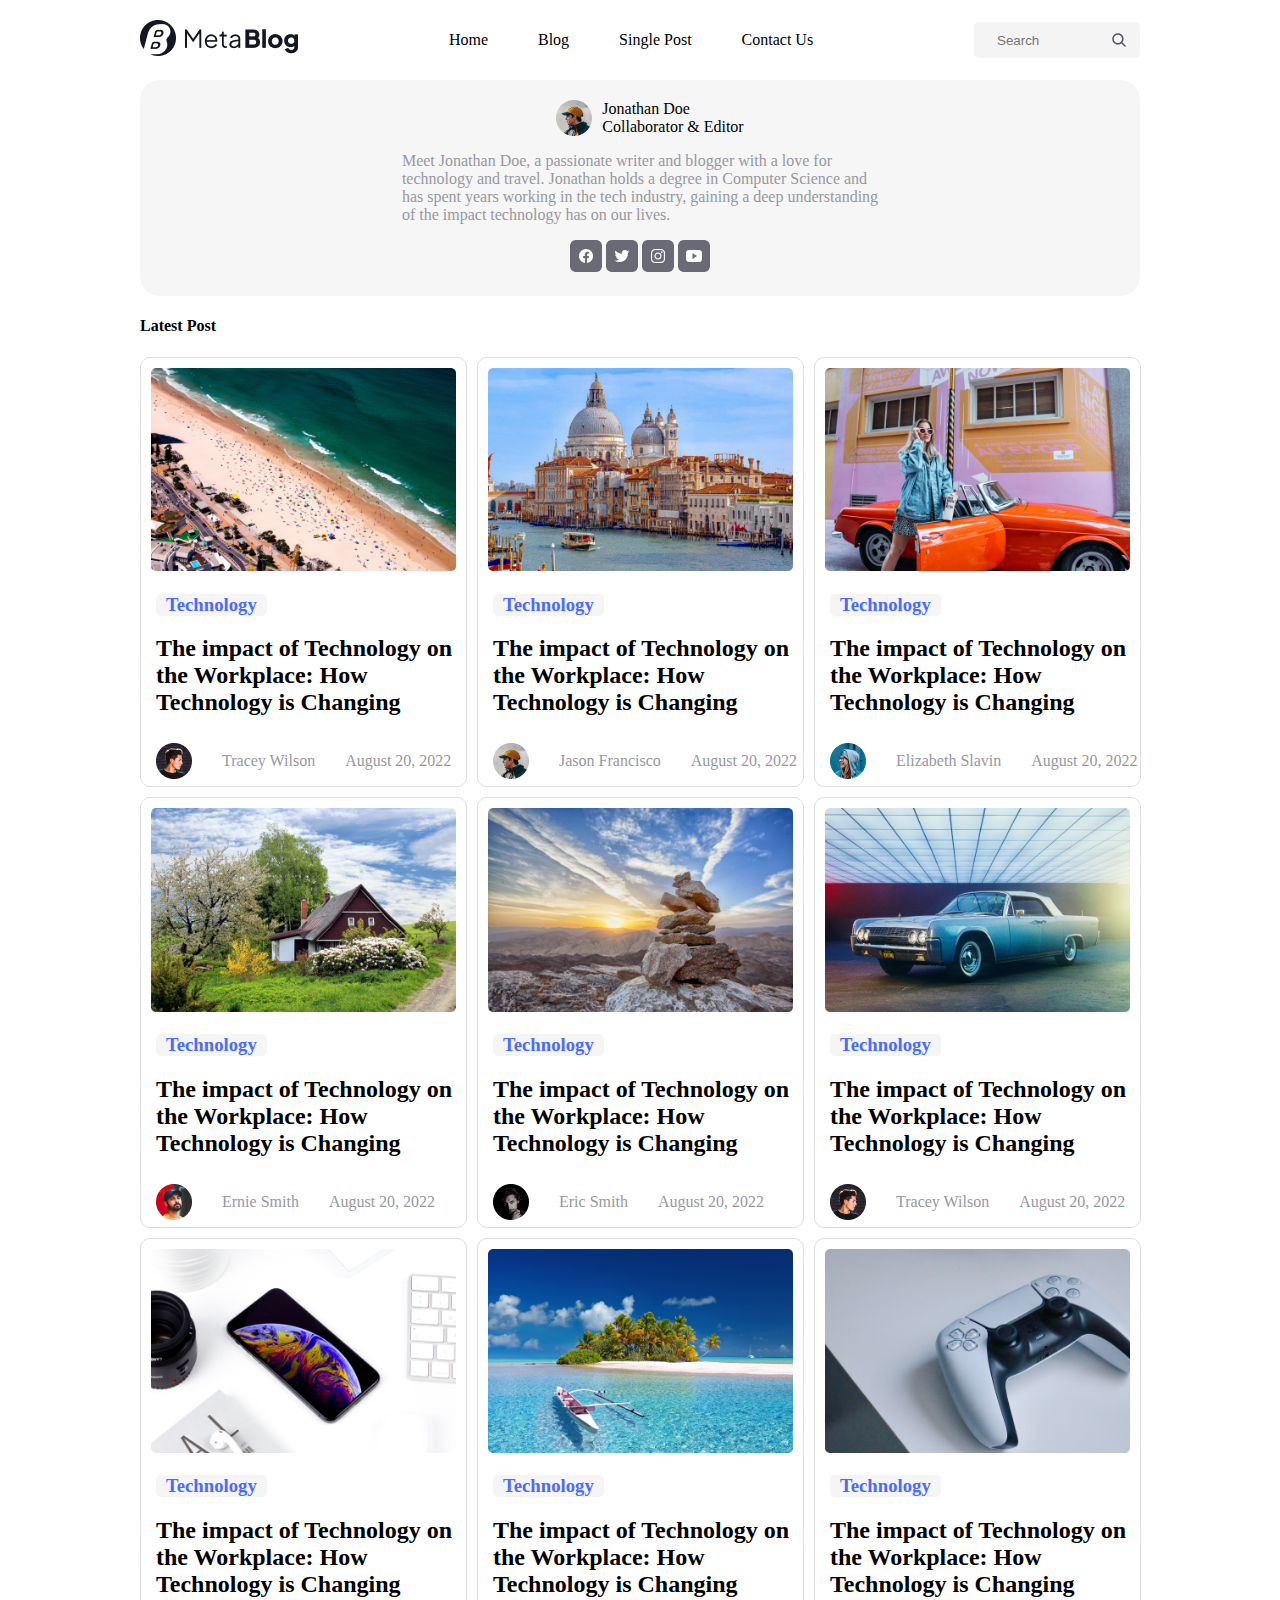
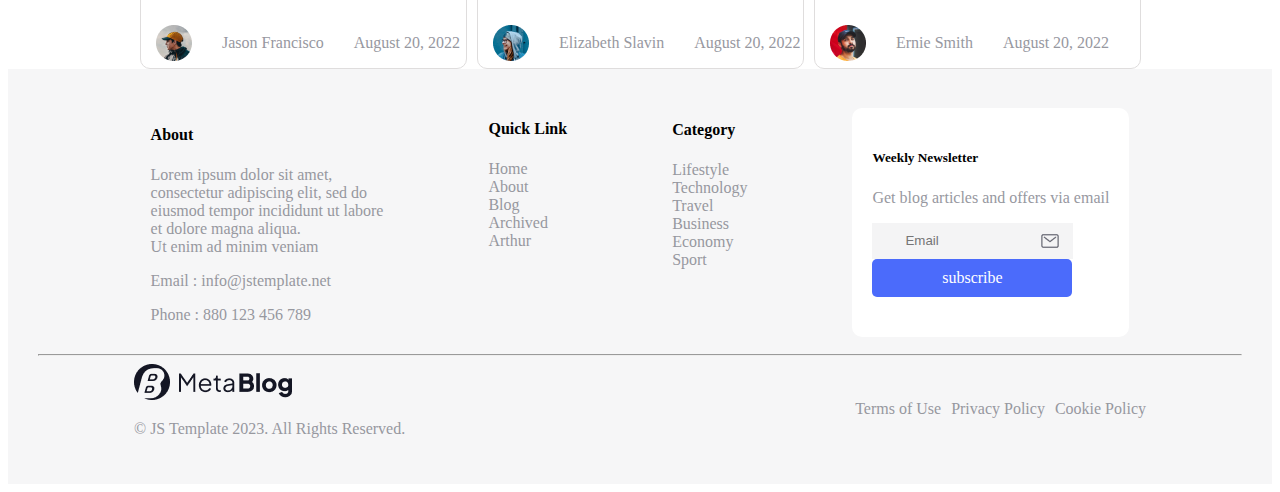
==== arthurPage.html @ d2c64743 "first commit" ====
<!DOCTYPE html>
<html lang="en">
<head>
    <meta charset="UTF-8">
    <meta name="viewport" content="width=device-width, initial-scale=1.0">
    <title>Arthur Page</title>
    <link rel="stylesheet" href="./CSS/aurthurPage.css">
</head>
<body>
    <header class="header-container">
        <!-- This is the logo -->
        <div>
          <img src="./src/Logo.png" alt="" />
        </div>
        <div>
          <!-- This is the Navigation -->
          <nav class="links">
            <li class="nav-links"><a href="./index.html">Home</a></li>
            <li class="nav-links"><a href="./blog.html">Blog</a></li>
            <li class="nav-links"><a href="./singlePost.html">Single Post</a></li>
            <li class="nav-links"><a href="">Contact Us</a></li>
          </nav>
        </div>
        <!-- This is the searce bar -->
        <div class="input-div">
          <input type="text" placeholder="Search" />
          <img src="./src/search-outline.png" alt="" />
        </div>
      </header>
    <div class="second-side">
        <!-- This is the banner -->
        <div class="banner">
          <div class="name-image">
            <div class="banner-image">
                <img src="./src/Image (2).png" alt="">
            </div>
            <div class="names">
              <div>Jonathan Doe <br>
                Collaborator & Editor </div>
            </div>
          </div>
            <div class="write-up">
                <p>Meet Jonathan Doe, a passionate writer and blogger with a love for <br> technology and travel. Jonathan holds a degree in Computer Science and <br> has spent years working in the tech industry, gaining a deep understanding <br> of the impact technology has on our lives.</p>
            </div>
            <div class="icons">
              <img src="./src/a-button (2).png" alt="">
              <img src="./src/a-button(3).png" alt="">
              <img src="./src/a-button.png" alt="">
              <img src="./src/a-button (1).png" alt="">
            </div>
        </div>
        <h4>Latest Post</h4>
        <div class="grid-container">
          <div class="image">
            <img src="./src/Rectangle 38.png" alt="" class="picture">
            <div class="technology">
              <h3>Technology</h3>
            </div>
            <h2>
              The impact of Technology on <br> the Workplace: How <br> Technology is
              Changing
            </h2>
              <div class="profile">
                <img src="./src/Image (1).png" alt="" />
                  <p>Tracey Wilson</p>
                  <p>August 20, 2022</p>
              </div>
          </div>
          <div class="image">
            <img src="./src/Rectangle 38 (2).png" alt="" class="picture">
            <div class="technology">
              <h3>Technology</h3>
            </div>
            <h2>
              The impact of Technology on <br> the Workplace: How <br> Technology is
              Changing
            </h2>
              <div class="profile">
                <img src="./src/Image (2).png" alt="" />
                  <p>Jason Francisco</p>
                  <p>August 20, 2022</p>
              </div>
          </div>
          <div class="image">
            <img src="./src/Rectangle 38 (1).png" alt="" class="picture">
            <div class="technology">
              <h3>Technology</h3>
            </div>
            <h2>
              The impact of Technology on <br> the Workplace: How <br> Technology is
              Changing
            </h2>
              <div class="profile">
                <img src="./src/Image (3).png" alt="" />
                  <p>Elizabeth Slavin</p>
                  <p>August 20, 2022</p>
              </div>
          </div>
          <div class="image">
            <img src="./src/Rectangle 38 (3).png" alt="" class="picture">
            <div class="technology">
              <h3>Technology</h3>
            </div>
            <h2>
              The impact of Technology on <br> the Workplace: How <br> Technology is
              Changing
            </h2>
              <div class="profile">
                <img src="./src/Image.png" alt="" />
                  <p>Ernie Smith</p>
                  <p>August 20, 2022</p>
              </div>
          </div>
          <div class="image">
            <img src="./src/Rectangle 38 (4).png" alt="" class="picture">
            <div class="technology">
              <h3>Technology</h3>
            </div>
            <h2>
              The impact of Technology on <br> the Workplace: How <br> Technology is
              Changing
            </h2>
              <div class="profile">
                <img src="./src/Image (4).png" alt="" />
                  <p>Eric Smith</p>
                  <p>August 20, 2022</p>
              </div>
          </div>
          <div class="image">
            <img src="./src/Rectangle 38 (5).png" alt="" class="picture">
            <div class="technology">
              <h3>Technology</h3>
            </div>
            <h2>
              The impact of Technology on <br> the Workplace: How <br> Technology is
              Changing
            </h2>
              <div class="profile">
                <img src="./src/Image (1).png" alt="" />
                  <p>Tracey Wilson</p>
                  <p>August 20, 2022</p>
              </div>
          </div>
          <div class="image">
            <img src="./src/Rectangle 38 (6).png" alt="" class="picture">
            <div class="technology">
              <h3>Technology</h3>
            </div>
            <h2>
              The impact of Technology on <br> the Workplace: How <br> Technology is
              Changing
            </h2>
              <div class="profile">
                <img src="./src/Image (2).png" alt="" />
                  <p>Jason Francisco</p>
                  <p>August 20, 2022</p>
              </div>
          </div>
          <div class="image">
            <img src="./src/Rectangle 38 (7).png" alt="" class="picture">
            <div class="technology">
              <h3>Technology</h3>
            </div>
            <h2>
              The impact of Technology on <br> the Workplace: How <br> Technology is
              Changing
            </h2>
              <div class="profile">
                <img src="./src/Image (3).png" alt="" />
                  <p>Elizabeth Slavin</p>
                  <p>August 20, 2022</p>
              </div>
          </div>
          <div class="image">
            <img src="./src/Rectangle 38 (8).png" alt="" class="picture">
            <div class="technology">
              <h3>Technology</h3>
            </div>
            <h2>
              The impact of Technology on <br> the Workplace: How <br> Technology is
              Changing
            </h2>
              <div class="profile">
                <img src="./src/Image.png" alt="" />
                  <p>Ernie Smith</p>
                  <p>August 20, 2022</p>
              </div>
          </div>
        </div>
    </div>
    <footer class="footer">
      <div class="first-line">
      <div class="about">
        <h4>About</h4>
        <p>Lorem ipsum dolor sit amet,<br> consectetur adipiscing elit, sed do <br> eiusmod tempor incididunt ut labore <br>et dolore magna aliqua. <br> Ut enim ad minim veniam</p>

        <p>Email : info@jstemplate.net</p>
        <p>Phone : 880 123 456 789</p>
      </div>
      <div class="quick">
        <h4>Quick Link</h4>
        <p class="tags">
        Home <br>
        About <br>
        Blog <br>
        Archived <br>
        Arthur</p>
      </div>
      <div class="Category">
        <h4>Category</h4>
        <p class="tags">
        Lifestyle <br>
        Technology <br>
        Travel <br>
        Business <br>
        Economy <br>
        Sport</p>
      </div>
      <div class="weekly">
        <h5>Weekly Newsletter</h5>
        <p>Get blog articles and offers via email</p>
        <div class="input-div2">
          <input type="text" placeholder="Email">
          <img src="./src/mail.png" alt="">
        </div>
        <div class="subscribe">subscribe</div>
      </div>
      </div>
      <hr>
      <div class="lastline">
      <div>
        <img src="./src/Logo.png" alt="">
        <p>© JS Template 2023. All Rights Reserved.</p>
      </div>
      <div class="last">
        <p>Terms of Use</p>
        <p>Privacy Policy</p>
        <p>Cookie Policy</p>
      </div>
    </div>
    </footer>
</body>
</html>
---- CSS/aurthurPage.css ----
.image-style {
    width: 90px;
    height: 90px;
    border-radius: 50%;
  }
  nav > li {
    list-style-type: none;
    padding-inline-end: 10px;
  }
  .nav-links a{
    text-decoration: none;
    color: black;
  }
  .header-container {
    display: flex;
    flex-direction: row;
    align-items: center;
    justify-content: space-between;
    padding: 10px;
    margin: 10px;
    position: sticky;
    margin-left: auto;
    margin-right: auto;
    z-index: 999;
    top: 0px;
    width: 1000px;
    background-color: white;
  }
  .links {
    display: flex;
    flex-direction: row;
    gap: 40px;
    text-decoration: none;
    color: black;
  }
  .input-div {
    background: #F4F4F5;
    padding: 13px;
    display: flex;
    align-items: center;
    gap: 20px;
    width: 140px;
    height: 10px;
    border-radius: 5px;
  }
  .input-div input {
    padding: 10px;
    width: 90%;
    border: none;
    outline: none;
    background-color: #F4F4F5;
  }
  .hero-container {
    display: flex;
    flex-direction: column;
    position: relative;
  }
  .content {
    display: flex;
    flex-direction: column;
    width: 55%;
    height: 220px;
    top: 360px;
    position: absolute;
    background-color: #FFFFFF;
    border-radius: 10px;
    align-items: center;
    justify-content: center;
    margin-left: 20px;
    padding-top: 20px;
    padding-bottom: 20px;
    box-shadow: dimgray;
  }
  .technology {
    background-color: #4B6BFB;
    ;
    width: fit-content;
    border-radius: 10px;
    padding-left: 10px;
    padding-right: 10px;
    margin-right: 70px;
  }
  .technology-1{
    background-color: #4B6BFB;
    ;
    color: white;
    width: fit-content;
    border-radius: 10px;
    padding-left: 10px;
    padding-right: 10px;
    margin-right: 70px;
  }
  h3{
      color: #4B6BFB;
      size: 14px;
  }
  .one-line{
      display: flex;
      gap: 30px;
  }
  .second-side {
    width: 1000px;
    margin-left: auto;
    margin-right: auto;
  }
  .advertisement{
    background-color: #E8E8EA;
    display: flex;
    flex-direction: column;
    align-items: center;
    justify-content: center;
    border-radius: 10px;
    width: 750px;
    height: 100px;
    margin: 150px;
    padding-top: 40px;
    padding-bottom: 40px;
    column-gap: none;
  }
  .profile{
    display: flex;
    flex-direction: row;
    align-items: center;
    gap: 30px;
  
  }
  .image{
    border-radius: 10px;
    border: 1px solid rgb(223, 221, 221);
    width: 325px;
  }
  .technology, .profile, h2{
    margin-left: 15px;
  }
  .technology{
    background-color: whitesmoke;
    ;
    width: fit-content;
    border-radius: 5px;
    padding-left: 10px;
    padding-right: 10px;
    margin-right: 70px;
  }
  .picture{
    padding-left: 10px;
    padding-right: 10px;
    padding-top: 10px;
    width: 305px;
  }
  .grid-container{
    display: grid;
    grid-template-columns: repeat(3,3fr);
    gap: 10px;
  }
  p {
    color: #97989F;
  }
  .view-all{
    display: flex;
    align-items: center;
    justify-content: center;
    border-radius: 5px;
    border: 1px solid rgb(170, 168, 168);
    padding: 10px;
    width: fit-content;
    margin-left: 450px;
  }
  .footer{
    background-color: #F6F6F7;
    padding: 30px;
  }
  .input-div2 {
    background: #F4F4F5;
    padding: 13px;
    display: flex;
    align-items: center;
    gap: 20px;
    width: 175px;
    height: 10px;
  }
  .input-div2 input {
    padding: 10px;
    width: 90%;
    border: none;
    outline: none;
    background: #F4F4F5;
    border-radius: 5px;
    margin: 10px;
  }
  .subscribe{
    background-color: #4B6BFB;
    display: flex;
    align-items: center;
    justify-content: center;
    border-radius: 5px;
    padding: 10px;
    width: 180px;
    color: white;
  }
  .weekly{
    background-color: white;
    border-radius: 10px;
    width: fit-content;
    padding: 20px;
    padding-bottom: 40px;
    align-items: center;
    justify-content: center;
    gap: 10px;
  }
  .first-line{
    display: flex;
    align-items: center;
    justify-content: center;
    gap: 105px;
  }
  .tags{
    display: flex;
    flex-direction: row;
    align-items: center;
    gap: 70px;
    padding-bottom: 60px;
  }
  .category{
    padding-top: 20px;
  }
  .quick{
    padding-bottom: 20px;
  }
  hr{
    color: #E8E8EA;
  }
  .lastline{
    display: flex;
    align-items: center;
    justify-content: center;
    gap: 420px;
  }
  .last{
    display: flex;
    align-items: center;
    justify-content: space-between;
    gap: 10px;
    padding-left: 30px;
  }
  /* after header for blog page */
  .after-header {
    display: flex;
    flex-direction: column;
    align-items: center;
    justify-content: center;
  }
  .under-title{
    display: flex;
    flex-direction: row;
    gap: 20px;
    padding-left: 20px;
    padding-bottom: 60px;
    align-items: center;
    justify-content: center;
  } 
  /* the banner  */
  .banner{
    background-color: #F6F6F7;
    display: flex;
    flex-direction: column;
    align-items: center;
    justify-content: center;
    border-radius: 20px;
    padding: 20px;
  }
  .banner-image{
    display: flex;
  }
  .name-image{
    display: flex;
    flex-direction: row;
    align-items: center;
    padding-left: 20px;
    gap: 10px;
  }
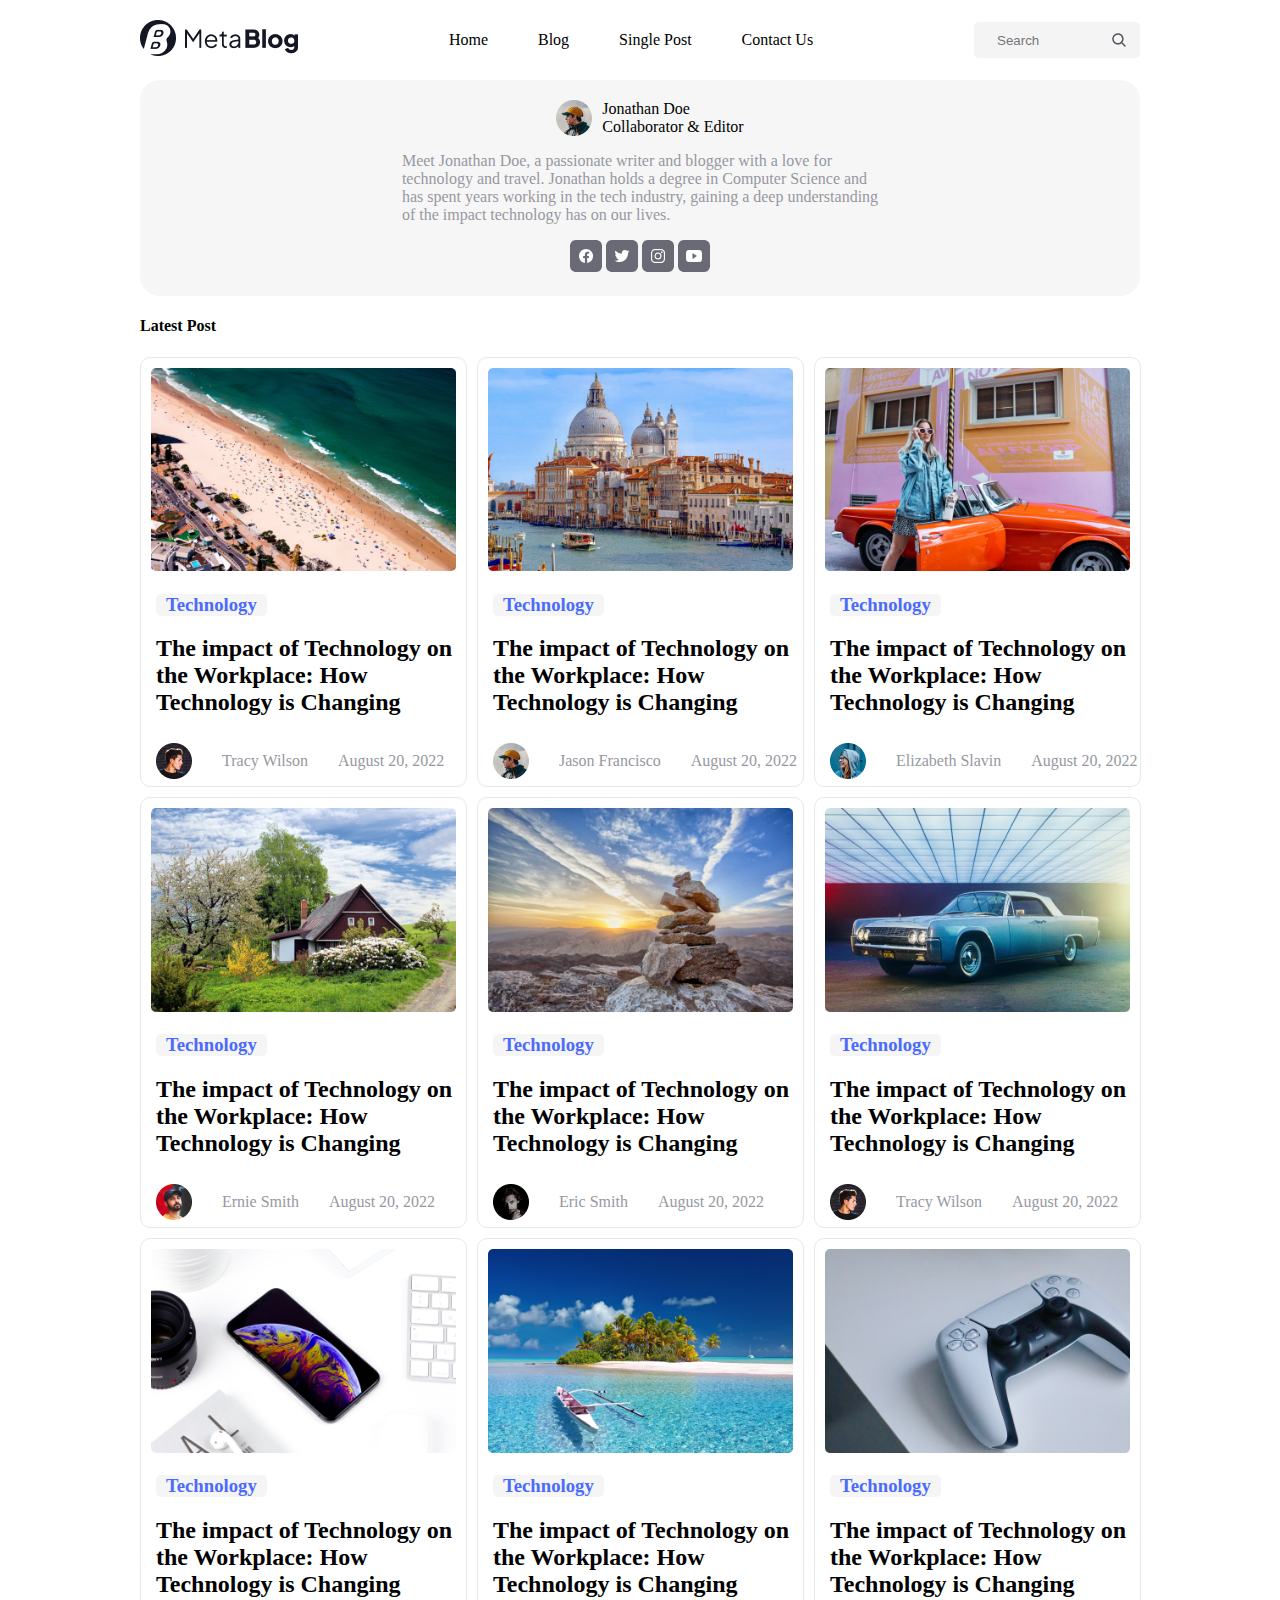
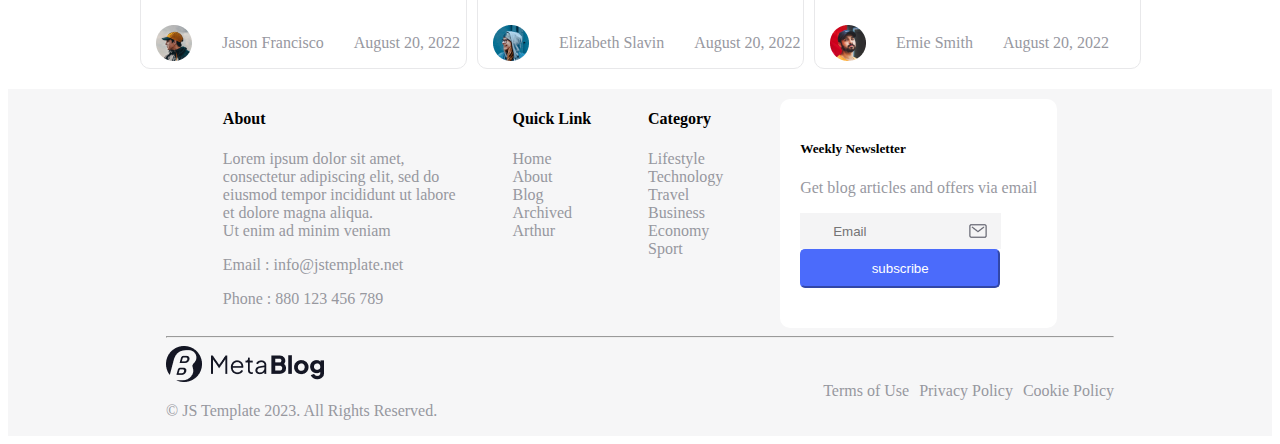
==== commit 2b03328c: "new project" ====
--- a/arthurPage.html
+++ b/arthurPage.html
@@ -51,67 +51,76 @@
         </div>
         <h4>Latest Post</h4>
         <div class="grid-container">
-          <div class="image">
+          <div class="card">
+            <a class="anchor-tags" href="./singlePost.html">
             <img src="./src/Rectangle 38.png" alt="" class="picture">
             <div class="technology">
               <h3>Technology</h3>
-            </div>
-            <h2>
-              The impact of Technology on <br> the Workplace: How <br> Technology is
-              Changing
-            </h2>
-              <div class="profile">
-                <img src="./src/Image (1).png" alt="" />
-                  <p>Tracey Wilson</p>
-                  <p>August 20, 2022</p>
               </div>
-          </div>
-          <div class="image">
+            <h2>
+              The impact of Technology on <br> the Workplace: How <br> Technology is
+              Changing
+            </h2>
+            <div class="profile">
+              <img src="./src/Image (1).png" alt=""/>
+                <p>Tracy Wilson</p>
+                <p>August 20, 2022</p>
+            </div>
+            </a>
+          </div>
+          <div class="card">
+            <a class="anchor-tags" href="./singlePost.html">
             <img src="./src/Rectangle 38 (2).png" alt="" class="picture">
             <div class="technology">
-              <h3>Technology</h3>
-            </div>
-            <h2>
-              The impact of Technology on <br> the Workplace: How <br> Technology is
-              Changing
-            </h2>
-              <div class="profile">
-                <img src="./src/Image (2).png" alt="" />
-                  <p>Jason Francisco</p>
-                  <p>August 20, 2022</p>
+            <h3>Technology</h3>
+            </div>
+            <h2>
+              The impact of Technology on <br> the Workplace: How <br> Technology is
+              Changing
+            </h2>
+            <div class="profile">
+              <img src="./src/Image (2).png" alt="" />
+                <p>Jason Francisco</p>
+                <p>August 20, 2022</p>
+            </div>
+          </a>
+          </div>
+          <div class="card">
+            <a class="anchor-tags" href="./singlePost.html">
+            <img src="./src/Rectangle 38 (1).png" alt="" class="picture">
+              <div class="technology">
+              <h3>Technology</h3>
               </div>
-          </div>
-          <div class="image">
-            <img src="./src/Rectangle 38 (1).png" alt="" class="picture">
-            <div class="technology">
-              <h3>Technology</h3>
-            </div>
-            <h2>
-              The impact of Technology on <br> the Workplace: How <br> Technology is
-              Changing
-            </h2>
-              <div class="profile">
-                <img src="./src/Image (3).png" alt="" />
-                  <p>Elizabeth Slavin</p>
-                  <p>August 20, 2022</p>
+            <h2>
+              The impact of Technology on <br> the Workplace: How <br> Technology is
+              Changing
+            </h2>
+            <div class="profile">
+              <img src="./src/Image (3).png" alt="" />
+                <p>Elizabeth Slavin</p>
+                <p>August 20, 2022</p>
+            </div>
+            </a>
+          </div>
+          <div class="card">
+            <a class="anchor-tags" href="./singlePost.html">
+            <img src="./src/Rectangle 38 (3).png" alt="" class="picture">
+              <div class="technology">
+              <h3>Technology</h3>
               </div>
-          </div>
-          <div class="image">
-            <img src="./src/Rectangle 38 (3).png" alt="" class="picture">
-            <div class="technology">
-              <h3>Technology</h3>
-            </div>
-            <h2>
-              The impact of Technology on <br> the Workplace: How <br> Technology is
-              Changing
-            </h2>
-              <div class="profile">
-                <img src="./src/Image.png" alt="" />
-                  <p>Ernie Smith</p>
-                  <p>August 20, 2022</p>
-              </div>
-          </div>
-          <div class="image">
+            <h2>
+              The impact of Technology on <br> the Workplace: How <br> Technology is
+              Changing
+            </h2>
+            <div class="profile">
+              <img src="./src/Image.png" alt="" />
+                <p>Ernie Smith</p>
+                <p>August 20, 2022</p>
+            </div>
+            </a>
+          </div>
+          <div class="card">
+            <a class="anchor-tags" href="./singlePost.html">
             <img src="./src/Rectangle 38 (4).png" alt="" class="picture">
             <div class="technology">
               <h3>Technology</h3>
@@ -120,13 +129,15 @@
               The impact of Technology on <br> the Workplace: How <br> Technology is
               Changing
             </h2>
-              <div class="profile">
-                <img src="./src/Image (4).png" alt="" />
-                  <p>Eric Smith</p>
-                  <p>August 20, 2022</p>
-              </div>
-          </div>
-          <div class="image">
+            <div class="profile">
+              <img src="./src/Image (4).png" alt="" />
+                <p>Eric Smith</p>
+                <p>August 20, 2022</p>
+            </div>
+            </a>
+          </div>
+          <div class="card">
+            <a class="anchor-tags" href="./singlePost.html">
             <img src="./src/Rectangle 38 (5).png" alt="" class="picture">
             <div class="technology">
               <h3>Technology</h3>
@@ -135,13 +146,15 @@
               The impact of Technology on <br> the Workplace: How <br> Technology is
               Changing
             </h2>
-              <div class="profile">
-                <img src="./src/Image (1).png" alt="" />
-                  <p>Tracey Wilson</p>
-                  <p>August 20, 2022</p>
-              </div>
-          </div>
-          <div class="image">
+            <div class="profile">
+              <img src="./src/Image (1).png" alt="" />
+                <p>Tracy Wilson</p>
+                <p>August 20, 2022</p>
+            </div>
+            </a>
+          </div>
+          <div class="card">
+            <a class="anchor-tags" href="./singlePost.html">
             <img src="./src/Rectangle 38 (6).png" alt="" class="picture">
             <div class="technology">
               <h3>Technology</h3>
@@ -150,13 +163,15 @@
               The impact of Technology on <br> the Workplace: How <br> Technology is
               Changing
             </h2>
-              <div class="profile">
-                <img src="./src/Image (2).png" alt="" />
-                  <p>Jason Francisco</p>
-                  <p>August 20, 2022</p>
-              </div>
-          </div>
-          <div class="image">
+            <div class="profile">
+              <img src="./src/Image (2).png" alt="" />
+                <p>Jason Francisco</p>
+                <p>August 20, 2022</p>
+            </div>
+            </a>
+          </div>
+          <div class="card">
+            <a class="anchor-tags" href="./singlePost.html">
             <img src="./src/Rectangle 38 (7).png" alt="" class="picture">
             <div class="technology">
               <h3>Technology</h3>
@@ -165,13 +180,15 @@
               The impact of Technology on <br> the Workplace: How <br> Technology is
               Changing
             </h2>
-              <div class="profile">
-                <img src="./src/Image (3).png" alt="" />
-                  <p>Elizabeth Slavin</p>
-                  <p>August 20, 2022</p>
-              </div>
-          </div>
-          <div class="image">
+            <div class="profile">
+              <img src="./src/Image (3).png" alt="" />
+                <p>Elizabeth Slavin</p>
+                <p>August 20, 2022</p>
+            </div>
+            </a>
+          </div>
+          <div class="card">
+            <a class="anchor-tags" href="./singlePost.html">
             <img src="./src/Rectangle 38 (8).png" alt="" class="picture">
             <div class="technology">
               <h3>Technology</h3>
@@ -180,15 +197,17 @@
               The impact of Technology on <br> the Workplace: How <br> Technology is
               Changing
             </h2>
-              <div class="profile">
-                <img src="./src/Image.png" alt="" />
-                  <p>Ernie Smith</p>
-                  <p>August 20, 2022</p>
-              </div>
+            <div class="profile">
+              <img src="./src/Image.png" alt="" />
+                <p>Ernie Smith</p>
+                <p>August 20, 2022</p>
+            </div>
+            </a>
           </div>
         </div>
     </div>
     <footer class="footer">
+      <div class="footer-div">
       <div class="first-line">
       <div class="about">
         <h4>About</h4>
@@ -223,7 +242,11 @@
           <input type="text" placeholder="Email">
           <img src="./src/mail.png" alt="">
         </div>
-        <div class="subscribe">subscribe</div>
+        <div class="button">
+          <button class="subscribe">
+            subscribe
+          </button>
+        </div>
       </div>
       </div>
       <hr>
@@ -238,6 +261,7 @@
         <p>Cookie Policy</p>
       </div>
     </div>
-    </footer>
+  </div>
+</footer>  
 </body>
 </html>--- a/CSS/aurthurPage.css
+++ b/CSS/aurthurPage.css
@@ -147,10 +147,53 @@
     padding-top: 10px;
     width: 305px;
   }
-  .grid-container{
+  .grid-container {
     display: grid;
-    grid-template-columns: repeat(3,3fr);
+    grid-template-columns: repeat(3, 3fr);
     gap: 10px;
+    text-decoration: none;
+    color: black;
+  }
+  .card {
+    display: flex;
+    flex-direction: column;
+    align-items: center;
+    border: 1px solid #e8e8ea;
+    border-radius: 10px;
+  }
+  .latest{
+    display: flex;
+  }
+  @media screen and (max-width: 850px) {
+    .latest{
+      margin-left: 100px;
+    }
+  }
+  @media screen and (max-width: 850px) {
+    .grid-container {
+      display: grid;
+      gap: 4fr;
+      text-decoration: none;
+      color: black;
+      grid-template-columns: repeat(2, 2fr);
+      align-items: center;
+    }
+  }
+  @media screen and (max-width: 500px) {
+    .grid-container {
+      display: grid;
+      gap: 4fr;
+      text-decoration: none;
+      color: black;
+      grid-template-columns: repeat(2, 2fr);
+      align-items: center;
+    }
+  }
+  @media screen and (max-width: 200px) {
+    .grid-container {
+      grid-template-columns: repeat(1, 200px);
+      align-items: center;
+    }
   }
   p {
     color: #97989F;
@@ -165,76 +208,6 @@
     width: fit-content;
     margin-left: 450px;
   }
-  .footer{
-    background-color: #F6F6F7;
-    padding: 30px;
-  }
-  .input-div2 {
-    background: #F4F4F5;
-    padding: 13px;
-    display: flex;
-    align-items: center;
-    gap: 20px;
-    width: 175px;
-    height: 10px;
-  }
-  .input-div2 input {
-    padding: 10px;
-    width: 90%;
-    border: none;
-    outline: none;
-    background: #F4F4F5;
-    border-radius: 5px;
-    margin: 10px;
-  }
-  .subscribe{
-    background-color: #4B6BFB;
-    display: flex;
-    align-items: center;
-    justify-content: center;
-    border-radius: 5px;
-    padding: 10px;
-    width: 180px;
-    color: white;
-  }
-  .weekly{
-    background-color: white;
-    border-radius: 10px;
-    width: fit-content;
-    padding: 20px;
-    padding-bottom: 40px;
-    align-items: center;
-    justify-content: center;
-    gap: 10px;
-  }
-  .first-line{
-    display: flex;
-    align-items: center;
-    justify-content: center;
-    gap: 105px;
-  }
-  .tags{
-    display: flex;
-    flex-direction: row;
-    align-items: center;
-    gap: 70px;
-    padding-bottom: 60px;
-  }
-  .category{
-    padding-top: 20px;
-  }
-  .quick{
-    padding-bottom: 20px;
-  }
-  hr{
-    color: #E8E8EA;
-  }
-  .lastline{
-    display: flex;
-    align-items: center;
-    justify-content: center;
-    gap: 420px;
-  }
   .last{
     display: flex;
     align-items: center;
@@ -278,5 +251,103 @@
     padding-left: 20px;
     gap: 10px;
   }
+  .footer{
+    display: flex;
+    width: 100%;
+    justify-content: center;
+    align-items: center;
+    margin-top: 20px;
+    background-color: #F6F6F7;
+  }
+  .footer-div{
+    background-color: #F6F6F7;
+    width: 75%;
+  }
+  .first-line{
+    display: flex;
+    justify-content: space-evenly;
+    width: 100%;
+    flex-wrap: wrap;   
+  }
+  .lastline{
+  display: flex;
+  justify-content: space-between;
+  width: 100%;
+  flex-wrap: wrap;
+  }
+  .weekly {
+  background-color: white;
+  border-radius: 10px;
+  width: fit-content;
+  padding: 20px;
+  padding-bottom: 40px;
+  align-items: center;
+  justify-content: center;
+  margin-top: 10px;
+  }
+  .subscribe {
+  background-color: #4b6bfb;
+  display: flex;
+  align-items: center;
+  justify-content: center;
+  border-radius: 5px;
+  border-color: #4b6bfb;
+  padding: 10px;
+  width: 200px;
+  color: white;
+  }
+  .input-div2 {
+  background: #f4f4f5;
+  padding: 13px;
+  display: flex;
+  align-items: center;
+  gap: 20px;
+  width: 175px;
+  height: 10px;
+  }
+  .input-div2 input {
+  padding: 10px;
+  width: 90%;
+  border: none;
+  outline: none;
+  background: #f4f4f5;
+  border-radius: 5px;
+  margin: 10px;
+  }
+  @media screen and (max-width: 850px){
+    .footer-div{
+        display: grid;
+        grid-template-columns: repeat(2, 1fr);
+        width: 100%;
+        height: 100%;
+        align-items: center;
+    }
+    .first-line{
+        align-items: center;
+    }   
+  }
+  @media screen and (max-width: 400px){
+  .footer-div{
+      display: grid;
+      grid-template-columns: repeat(2, 1fr);
+      width: 100%;
+      height: 100%;
+      align-items: center;
+  }
+  .first-line{
+      align-items: center;
+  }
+  .footer{
+      height: 100%;
+      width: 100%;
+      display: flex;
+      background-color: #F6F6F7;
+      margin-left: 30px;
+  }   
+  }
+  .anchor-tags{
+    text-decoration: none;
+    color: black;
+  }
 
 
